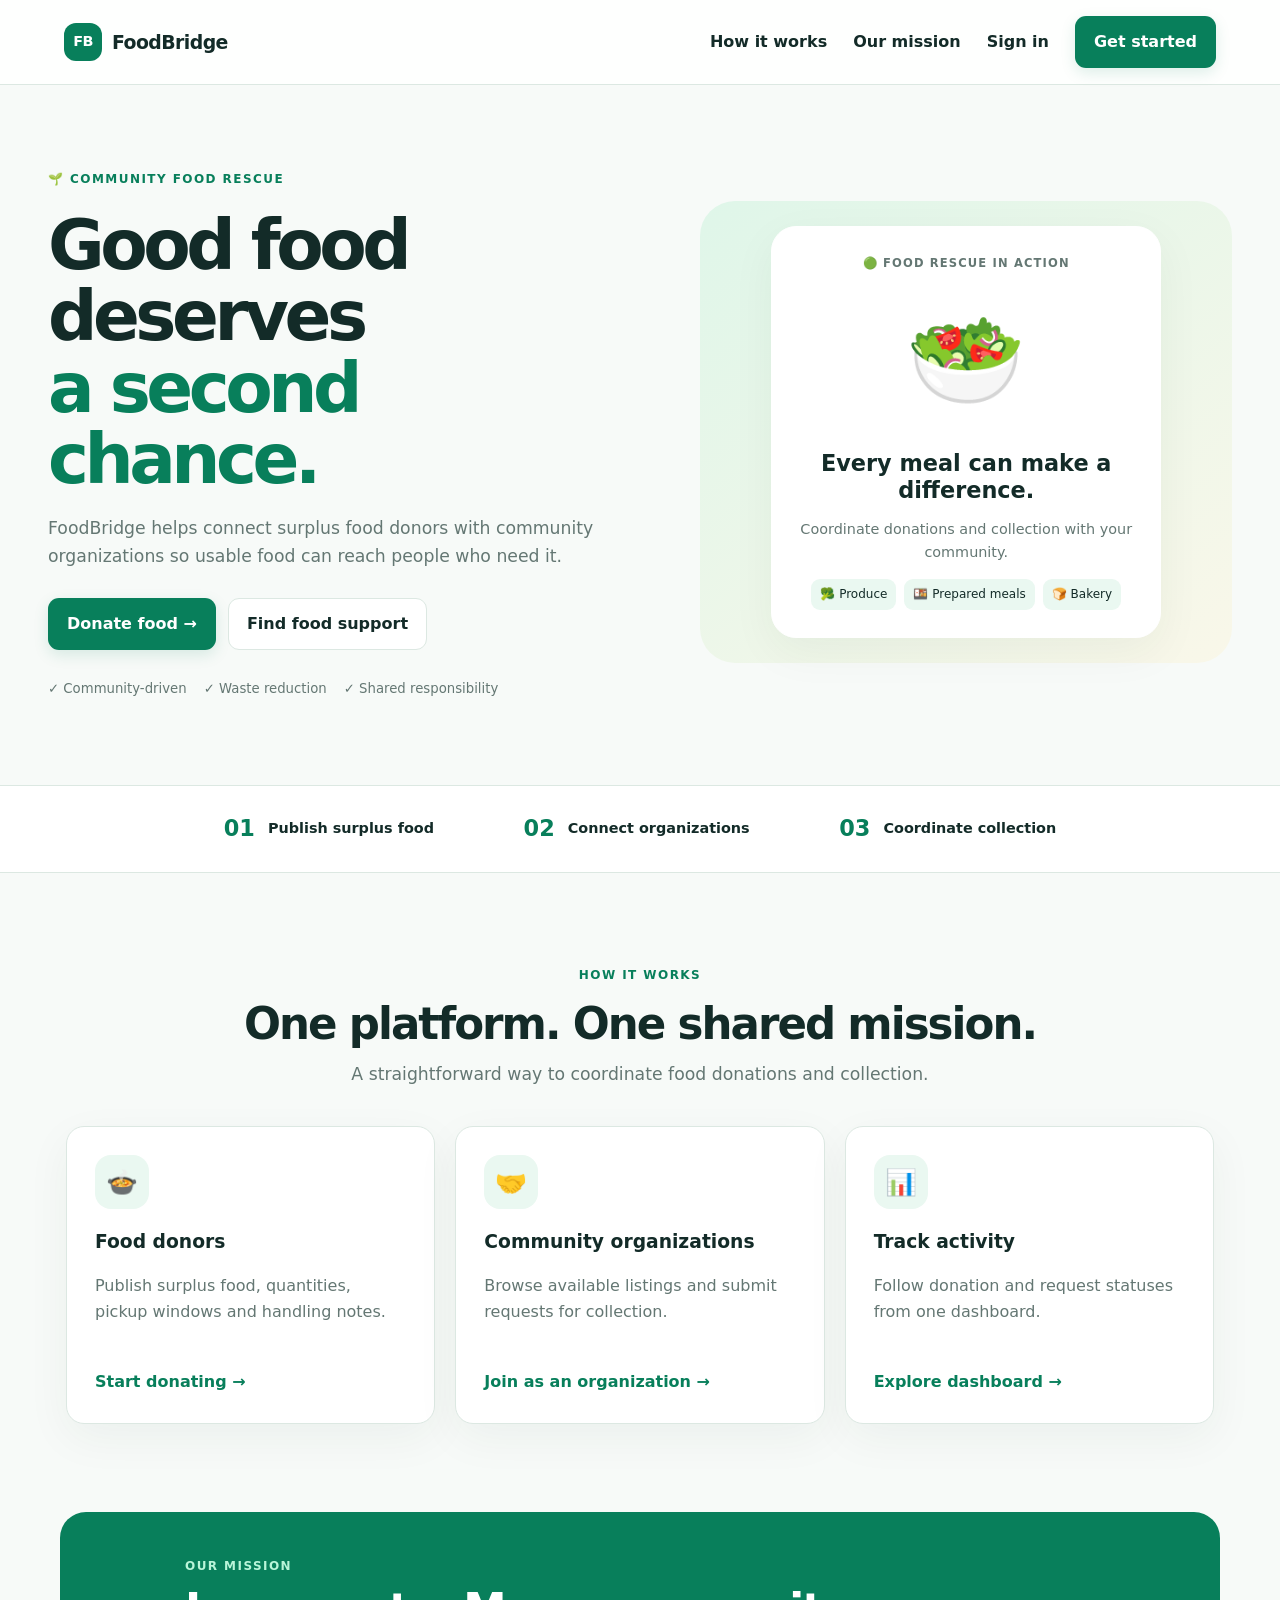
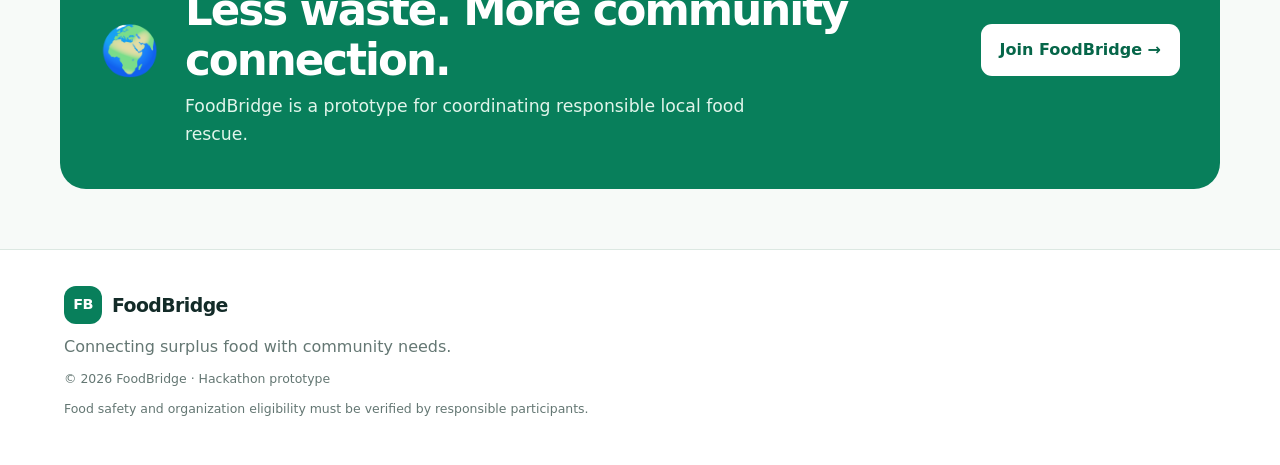
==== index.html @ 3de6f862 "Initial FoodBridge project" ====
<!doctype html>
<html lang="en"><head><meta charset="utf-8"><meta name="viewport" content="width=device-width,initial-scale=1"><meta name="description" content="FoodBridge connects surplus food donors with community organizations."><title>FoodBridge | Food with purpose</title><link rel="stylesheet" href="css/style.css"></head>
<body>
<header class="navbar"><a class="brand" href="index.html"><span class="brand-icon">FB</span>FoodBridge</a><button class="menu-toggle" id="menuToggle" aria-label="Toggle menu">☰</button><nav class="nav-links" id="navLinks"><a href="#how">How it works</a><a href="#mission">Our mission</a><a href="login.html">Sign in</a><a class="btn btn-primary" href="login.html">Get started</a></nav></header>
<main><section class="hero"><div class="hero-content"><span class="eyebrow">🌱 COMMUNITY FOOD RESCUE</span><h1>Good food deserves<br><span class="text-accent">a second chance.</span></h1><p>FoodBridge helps connect surplus food donors with community organizations so usable food can reach people who need it.</p><div class="hero-actions"><a class="btn btn-primary" href="login.html?role=donor">Donate food →</a><a class="btn btn-outline" href="login.html?role=trust">Find food support</a></div><div class="trust-note"><span>✓ Community-driven</span><span>✓ Waste reduction</span><span>✓ Shared responsibility</span></div></div><div class="hero-visual"><div class="visual-card"><div class="visual-top">🟢 FOOD RESCUE IN ACTION</div><div class="food-illustration">🥗</div><h3>Every meal can make a difference.</h3><p>Coordinate donations and collection with your community.</p><div class="visual-tags"><span>🥦 Produce</span><span>🍱 Prepared meals</span><span>🍞 Bakery</span></div></div></div></section>
<section class="impact-strip"><div><strong>01</strong><span>Publish surplus food</span></div><div><strong>02</strong><span>Connect organizations</span></div><div><strong>03</strong><span>Coordinate collection</span></div></section>
<section class="section" id="how"><div class="section-heading"><span class="eyebrow">HOW IT WORKS</span><h2>One platform. One shared mission.</h2><p>A straightforward way to coordinate food donations and collection.</p></div><div class="feature-grid"><article class="feature-card"><div class="feature-icon">🍲</div><h3>Food donors</h3><p>Publish surplus food, quantities, pickup windows and handling notes.</p><a href="login.html?role=donor">Start donating →</a></article><article class="feature-card"><div class="feature-icon">🤝</div><h3>Community organizations</h3><p>Browse available listings and submit requests for collection.</p><a href="login.html?role=trust">Join as an organization →</a></article><article class="feature-card"><div class="feature-icon">📊</div><h3>Track activity</h3><p>Follow donation and request statuses from one dashboard.</p><a href="login.html">Explore dashboard →</a></article></div></section>
<section class="mission-section" id="mission"><div class="mission-symbol">🌍</div><div><span class="eyebrow">OUR MISSION</span><h2>Less waste. More community connection.</h2><p>FoodBridge is a prototype for coordinating responsible local food rescue.</p></div><a class="btn btn-light" href="login.html">Join FoodBridge →</a></section></main>
<footer class="footer"><a class="brand" href="index.html"><span class="brand-icon">FB</span>FoodBridge</a><p>Connecting surplus food with community needs.</p><p class="footer-small">© <span id="year"></span> FoodBridge · Hackathon prototype</p><p class="footer-small">Food safety and organization eligibility must be verified by responsible participants.</p></footer>
<script>document.getElementById('year').textContent=new Date().getFullYear();const t=document.getElementById('menuToggle'),n=document.getElementById('navLinks');t.addEventListener('click',()=>n.classList.toggle('nav-open'));</script></body></html>
---- css/style.css ----
:root{--ink:#132b28;--muted:#647773;--green:#087f5b;--green-dark:#066649;--mint:#eaf8f1;--line:#dce8e2;--paper:#f7faf8;--white:#fff;--orange:#f2ad50;--radius:18px;--shadow:0 14px 45px #173d2d0d}*{box-sizing:border-box}html{scroll-behavior:smooth}body{margin:0;background:var(--paper);color:var(--ink);font-family:Inter,ui-sans-serif,system-ui,-apple-system,"Segoe UI",sans-serif;line-height:1.6}a{color:var(--green);text-decoration:none}button,input,select,textarea{font:inherit}button,a{touch-action:manipulation}.navbar,.app-header{min-height:76px;padding:16px clamp(20px,5vw,76px);display:flex;align-items:center;justify-content:space-between;gap:20px;background:#ffffffed;border-bottom:1px solid var(--line)}.brand{display:inline-flex;align-items:center;gap:10px;font-size:1.18rem;font-weight:850;color:var(--ink);letter-spacing:-.03em}.brand-icon{display:grid;place-items:center;width:38px;height:38px;border-radius:12px;background:var(--green);color:white;font-size:.9rem;letter-spacing:-.04em}.nav-links{display:flex;align-items:center;gap:26px}.nav-links>a:not(.btn){color:var(--ink);font-weight:650}.menu-toggle{display:none;border:0;background:transparent;font-size:1.5rem}.btn{display:inline-flex;justify-content:center;align-items:center;gap:8px;border:1px solid transparent;border-radius:11px;padding:12px 18px;font-weight:750;cursor:pointer;transition:.18s ease}.btn:hover{transform:translateY(-1px)}.btn-primary{background:var(--green);color:white;box-shadow:0 5px 15px #087f5b22}.btn-primary:hover{background:var(--green-dark)}.btn-outline{border-color:var(--line);background:white;color:var(--ink)}.btn-light{background:white;color:var(--green-dark)}.btn-small{padding:8px 12px;font-size:.9rem}.full-width{width:100%}.hero{max-width:1240px;margin:auto;padding:80px 28px 86px;display:grid;grid-template-columns:1.05fr .95fr;align-items:center;gap:65px}.eyebrow{display:inline-block;color:var(--green);font-size:.75rem;letter-spacing:.12em;font-weight:850}.hero h1{font-size:clamp(2.8rem,5.4vw,5rem);line-height:1.03;letter-spacing:-.065em;margin:20px 0}.text-accent{color:var(--green)}.hero-content>p,.section-heading>p,.mission-section p{max-width:590px;color:var(--muted);font-size:1.08rem}.hero-actions{display:flex;gap:12px;flex-wrap:wrap;margin:28px 0}.trust-note{display:flex;gap:17px;flex-wrap:wrap;color:var(--muted);font-size:.83rem}.hero-visual{position:relative;padding:25px;background:linear-gradient(145deg,#dff6e9,#f9f7e9);border-radius:35px;min-height:360px;display:grid;place-items:center}.visual-card{width:min(100%,390px);padding:27px;background:white;border:1px solid #ffffff;border-radius:25px;box-shadow:var(--shadow);text-align:center}.visual-top{font-size:.72rem;letter-spacing:.1em;color:var(--muted);font-weight:800}.food-illustration{font-size:6rem;margin:12px}.visual-card h3{font-size:1.4rem;line-height:1.2;margin:0 0 8px}.visual-card p{color:var(--muted);font-size:.9rem}.visual-tags{display:flex;flex-wrap:wrap;justify-content:center;gap:8px}.visual-tags span{background:var(--mint);padding:6px 9px;border-radius:9px;font-size:.75rem}.impact-strip{display:flex;justify-content:center;gap:clamp(20px,7vw,90px);padding:25px;background:white;border-block:1px solid var(--line)}.impact-strip div{display:flex;align-items:center;gap:13px}.impact-strip strong{font-size:1.4rem;color:var(--green)}.impact-strip span{font-size:.9rem;font-weight:700}.section{max-width:1200px;margin:auto;padding:88px 26px}.section-heading{text-align:center;margin:0 auto 38px}.section-heading h2,.mission-section h2,.final-cta h2{font-size:clamp(1.9rem,3.4vw,3rem);line-height:1.15;letter-spacing:-.045em;margin:12px 0}.section-heading p{margin:0 auto}.feature-grid{display:grid;grid-template-columns:repeat(3,1fr);gap:20px}.feature-card,.panel,.auth-card,.stat-card{background:white;border:1px solid var(--line);border-radius:var(--radius);box-shadow:var(--shadow)}.feature-card{padding:28px}.feature-icon{width:54px;height:54px;border-radius:16px;background:var(--mint);display:grid;place-items:center;font-size:1.6rem}.feature-card h3{margin:18px 0 8px}.feature-card p{color:var(--muted);min-height:80px}.feature-card a{font-weight:800}.mission-section{max-width:1160px;margin:0 auto 60px;padding:40px;display:flex;align-items:center;gap:25px;background:var(--green);color:white;border-radius:26px}.mission-section .eyebrow{color:#b9f5d9}.mission-section h2{margin:8px 0}.mission-section p{color:#e1f5eb;margin:0}.mission-symbol{font-size:3rem}.mission-section .btn{margin-left:auto;white-space:nowrap}.final-cta{text-align:center;padding-top:30px;padding-bottom:80px}.final-cta p{color:var(--muted)}.footer{padding:36px clamp(20px,5vw,76px);background:white;border-top:1px solid var(--line)}.footer>p{color:var(--muted);margin:10px 0}.footer-small{font-size:.78rem}.auth-page{min-height:100vh;background:linear-gradient(135deg,#e8f7ef,#f8faf8)}.auth-wrap{min-height:calc(100vh - 76px);display:grid;place-items:center;padding:35px 18px}.auth-card{width:min(100%,470px);padding:34px}.auth-mark{font-size:2.2rem}.auth-card h1{margin:8px 0;font-size:2rem;letter-spacing:-.04em}.auth-card>p{color:var(--muted)}form label{display:block;margin:15px 0 6px;font-size:.88rem;font-weight:750}input,select,textarea{display:block;width:100%;margin-top:7px;padding:12px 13px;border:1px solid #d3e0d9;border-radius:10px;background:white;color:var(--ink);outline:none}input:focus,select:focus,textarea:focus{border-color:var(--green);box-shadow:0 0 0 3px #087f5b16}form button[type=submit]{margin-top:18px}.auth-switch{text-align:center;font-size:.9rem}.text-button{border:0;background:transparent;color:var(--green);font-weight:800;cursor:pointer}.fine-print{font-size:.78rem;color:var(--muted);line-height:1.5}.message{padding:12px 14px;margin:14px 0;border-radius:10px;background:#eaf8f1;color:#145b42;border:1px solid #ccebdd}.message.error{background:#fff0ee;color:#a02d21;border-color:#f4c9c3}.hidden{display:none!important}.app-header{padding:12px 26px;min-height:68px}.header-user{display:flex;align-items:center;gap:14px;color:var(--muted);font-size:.9rem}.app-layout{display:grid;grid-template-columns:235px minmax(0,1fr);min-height:calc(100vh - 68px)}.sidebar{padding:25px 14px;background:white;border-right:1px solid var(--line)}.sidebar-label{display:block;padding:0 12px 12px;font-size:.7rem;letter-spacing:.12em;color:#91a19a;font-weight:850}.side-link{display:block;padding:11px 12px;border-radius:10px;color:#4c625b;font-weight:700;font-size:.92rem;margin:3px 0}.side-link:hover,.side-link.active{background:var(--mint);color:var(--green-dark)}.sidebar-note{margin:35px 5px 0;padding:15px;background:#f4f8f5;border-radius:12px;font-size:.85rem}.sidebar-note p{color:var(--muted);margin-bottom:0}.app-main{min-width:0;padding:32px clamp(18px,3vw,42px) 60px}.narrow-main{max-width:1100px;width:100%}.page-heading{display:flex;align-items:center;justify-content:space-between;gap:20px;margin-bottom:25px}.page-heading h1{font-size:clamp(1.8rem,3vw,2.5rem);letter-spacing:-.05em;margin:5px 0}.page-heading p{color:var(--muted);margin:0}.stats-grid{display:grid;grid-template-columns:repeat(3,minmax(0,1fr));gap:16px;margin-bottom:22px}.stat-card{padding:21px}.stat-card span,.stat-card small{display:block;color:var(--muted);font-size:.85rem}.stat-card strong{display:block;font-size:2.1rem;letter-spacing:-.05em;margin:7px 0}.panel{padding:22px;margin-bottom:22px;min-width:0}.panel-heading{display:flex;justify-content:space-between;align-items:center;gap:15px;margin-bottom:17px}.panel-heading h2{margin:0;font-size:1.15rem}.panel-heading p{margin:4px 0 0;color:var(--muted);font-size:.85rem}.table-wrap{width:100%;overflow:auto}table{border-collapse:collapse;width:100%;font-size:.88rem;text-align:left}th,td{padding:13px 12px;border-bottom:1px solid #edf2ef;white-space:nowrap}th{color:var(--muted);font-size:.75rem;text-transform:uppercase;letter-spacing:.06em}td{max-width:270px}td select{min-width:130px;margin:0}.badge{display:inline-block;padding:5px 9px;border-radius:100px;background:var(--mint);color:var(--green-dark);font-size:.76rem;font-weight:800}.badge.pending{background:#fff4df;color:#87520a}.badge.matched{background:#e9efff;color:#284c9b}.form-grid{display:grid;grid-template-columns:repeat(2,minmax(0,1fr));gap:6px 18px}.form-grid label{margin:5px 0}.span-2{grid-column:span 2}.two-column{display:grid;grid-template-columns:repeat(2,minmax(0,1fr));gap:20px;align-items:start}.listing-stack{display:grid;gap:12px}.listing-card{padding:15px;border:1px solid var(--line);border-radius:13px}.listing-card h3{margin:0 0 5px;font-size:1rem}.listing-card p{margin:5px 0;color:var(--muted);font-size:.86rem;overflow-wrap:anywhere}.listing-card .btn{margin-top:10px}.empty-state{padding:22px;text-align:center;color:var(--muted);background:#f7faf8;border-radius:12px;font-size:.9rem}@media(max-width:900px){.hero{gap:28px;padding-top:55px}.mission-section{margin-inline:18px;flex-wrap:wrap}.mission-section .btn{margin-left:0}.app-layout{grid-template-columns:190px minmax(0,1fr)}.feature-grid{gap:12px}.feature-card{padding:20px}}@media(max-width:700px){.menu-toggle{display:block}.nav-links{display:none;position:absolute;z-index:5;top:70px;left:0;right:0;padding:20px;background:white;border-bottom:1px solid var(--line);align-items:stretch;flex-direction:column;gap:14px}.nav-links.nav-open{display:flex}.hero{grid-template-columns:1fr;padding:50px 22px;gap:32px}.hero-visual{min-height:300px}.impact-strip{align-items:flex-start;flex-direction:column;gap:14px;padding:22px}.section{padding:60px 20px}.feature-grid{grid-template-columns:1fr}.feature-card p{min-height:0}.mission-section{padding:25px;display:block}.mission-section .btn{margin-top:20px}.app-layout{display:block}.sidebar{display:flex;gap:5px;overflow:auto;padding:10px;border-right:0;border-bottom:1px solid var(--line)}.sidebar-label,.sidebar-note{display:none}.side-link{white-space:nowrap;font-size:.8rem;padding:9px}.app-main{padding:23px 14px 45px}.page-heading{align-items:flex-start;flex-direction:column}.stats-grid{grid-template-columns:1fr}.two-column{grid-template-columns:1fr}.auth-card{padding:25px 21px}.app-header{padding:12px 15px}.header-user{gap:8px}.header-user #userGreeting{max-width:120px;overflow:hidden;text-overflow:ellipsis;white-space:nowrap}.form-grid{grid-template-columns:1fr}.span-2{grid-column:auto}.panel{padding:16px}.panel-heading{align-items:flex-start;flex-direction:column}}
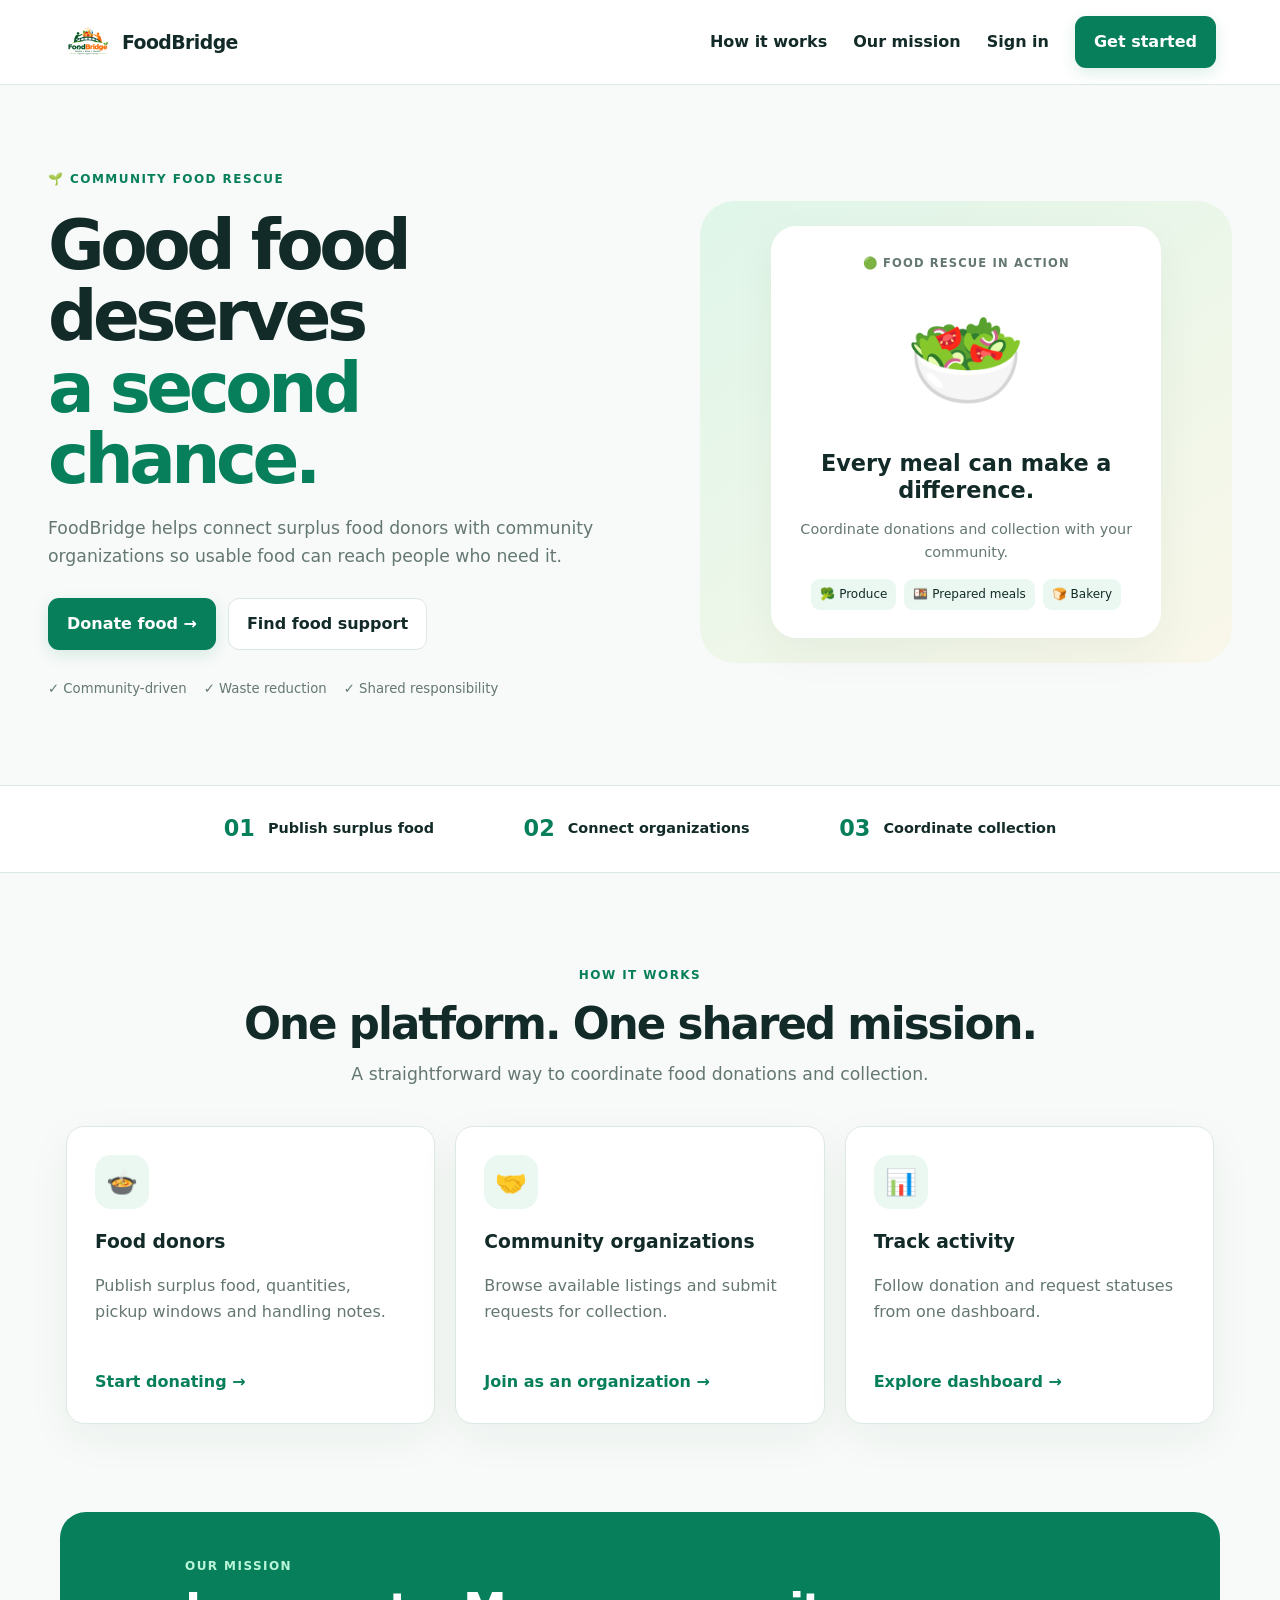
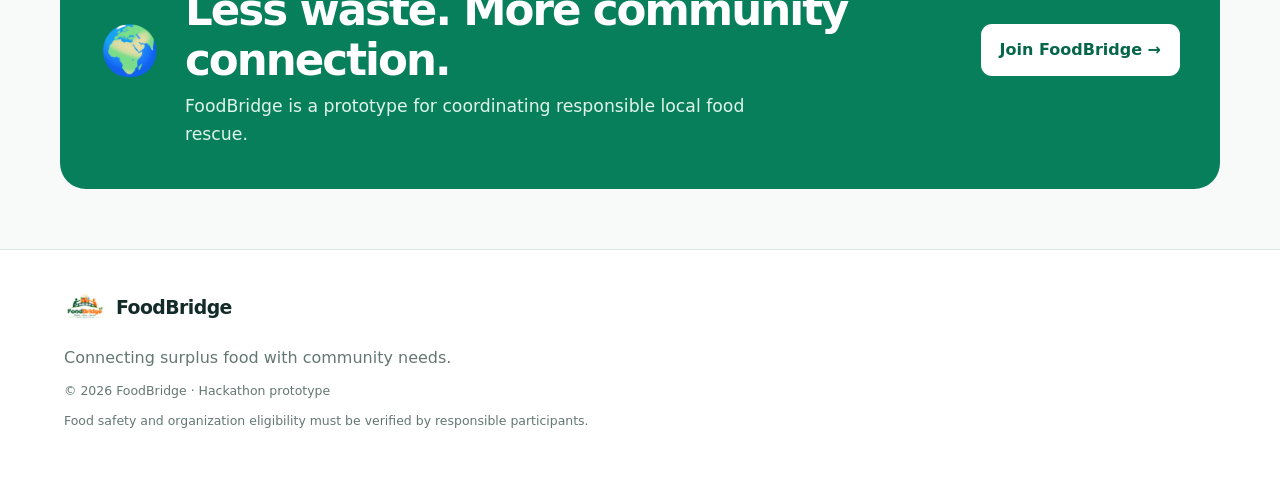
==== commit 180b1b3b: "Update index.html" ====
--- a/index.html
+++ b/index.html
@@ -1,10 +1,322 @@
+
 <!doctype html>
-<html lang="en"><head><meta charset="utf-8"><meta name="viewport" content="width=device-width,initial-scale=1"><meta name="description" content="FoodBridge connects surplus food donors with community organizations."><title>FoodBridge | Food with purpose</title><link rel="stylesheet" href="css/style.css"></head>
+<html lang="en">
+<head>
+    <meta charset="utf-8">
+    <meta name="viewport" content="width=device-width, initial-scale=1">
+
+    <meta name="description" content="FoodBridge connects surplus food donors with community organizations.">
+
+    <title>FoodBridge | Together Against Hunger</title>
+
+    <!-- Website Logo / Favicon -->
+    <link rel="icon" type="image/png" href="images/foodbridge-logo.png">
+    <link rel="apple-touch-icon" href="images/foodbridge-logo.png">
+
+    <!-- Facebook / WhatsApp Sharing Preview -->
+    <meta property="og:title" content="FoodBridge | Together Against Hunger">
+    <meta property="og:description" content="Donate • Share • Nourish. Join FoodBridge to help reduce food waste and fight hunger.">
+    <meta property="og:image" content="https://YOUR-DOMAIN/images/foodbridge-logo.png">
+    <meta property="og:url" content="https://YOUR-DOMAIN/">
+    <meta property="og:type" content="website">
+
+    <!-- Twitter Sharing Preview -->
+    <meta name="twitter:card" content="summary_large_image">
+    <meta name="twitter:title" content="FoodBridge | Together Against Hunger">
+    <meta name="twitter:description" content="Donate • Share • Nourish. Together Against Hunger.">
+    <meta name="twitter:image" content="https://YOUR-DOMAIN/images/foodbridge-logo.png">
+
+    <!-- CSS -->
+    <link rel="stylesheet" href="css/style.css">
+
+    <!-- Logo Styling -->
+    <style>
+        .brand {
+            display: inline-flex;
+            align-items: center;
+            text-decoration: none;
+            gap: 10px;
+        }
+
+        .brand-logo {
+            width: 48px;
+            height: 48px;
+            object-fit: contain;
+            border-radius: 8px;
+        }
+
+        .footer .brand-logo {
+            width: 42px;
+            height: 42px;
+        }
+    </style>
+</head>
+
 <body>
-<header class="navbar"><a class="brand" href="index.html"><span class="brand-icon">FB</span>FoodBridge</a><button class="menu-toggle" id="menuToggle" aria-label="Toggle menu">☰</button><nav class="nav-links" id="navLinks"><a href="#how">How it works</a><a href="#mission">Our mission</a><a href="login.html">Sign in</a><a class="btn btn-primary" href="login.html">Get started</a></nav></header>
-<main><section class="hero"><div class="hero-content"><span class="eyebrow">🌱 COMMUNITY FOOD RESCUE</span><h1>Good food deserves<br><span class="text-accent">a second chance.</span></h1><p>FoodBridge helps connect surplus food donors with community organizations so usable food can reach people who need it.</p><div class="hero-actions"><a class="btn btn-primary" href="login.html?role=donor">Donate food →</a><a class="btn btn-outline" href="login.html?role=trust">Find food support</a></div><div class="trust-note"><span>✓ Community-driven</span><span>✓ Waste reduction</span><span>✓ Shared responsibility</span></div></div><div class="hero-visual"><div class="visual-card"><div class="visual-top">🟢 FOOD RESCUE IN ACTION</div><div class="food-illustration">🥗</div><h3>Every meal can make a difference.</h3><p>Coordinate donations and collection with your community.</p><div class="visual-tags"><span>🥦 Produce</span><span>🍱 Prepared meals</span><span>🍞 Bakery</span></div></div></div></section>
-<section class="impact-strip"><div><strong>01</strong><span>Publish surplus food</span></div><div><strong>02</strong><span>Connect organizations</span></div><div><strong>03</strong><span>Coordinate collection</span></div></section>
-<section class="section" id="how"><div class="section-heading"><span class="eyebrow">HOW IT WORKS</span><h2>One platform. One shared mission.</h2><p>A straightforward way to coordinate food donations and collection.</p></div><div class="feature-grid"><article class="feature-card"><div class="feature-icon">🍲</div><h3>Food donors</h3><p>Publish surplus food, quantities, pickup windows and handling notes.</p><a href="login.html?role=donor">Start donating →</a></article><article class="feature-card"><div class="feature-icon">🤝</div><h3>Community organizations</h3><p>Browse available listings and submit requests for collection.</p><a href="login.html?role=trust">Join as an organization →</a></article><article class="feature-card"><div class="feature-icon">📊</div><h3>Track activity</h3><p>Follow donation and request statuses from one dashboard.</p><a href="login.html">Explore dashboard →</a></article></div></section>
-<section class="mission-section" id="mission"><div class="mission-symbol">🌍</div><div><span class="eyebrow">OUR MISSION</span><h2>Less waste. More community connection.</h2><p>FoodBridge is a prototype for coordinating responsible local food rescue.</p></div><a class="btn btn-light" href="login.html">Join FoodBridge →</a></section></main>
-<footer class="footer"><a class="brand" href="index.html"><span class="brand-icon">FB</span>FoodBridge</a><p>Connecting surplus food with community needs.</p><p class="footer-small">© <span id="year"></span> FoodBridge · Hackathon prototype</p><p class="footer-small">Food safety and organization eligibility must be verified by responsible participants.</p></footer>
-<script>document.getElementById('year').textContent=new Date().getFullYear();const t=document.getElementById('menuToggle'),n=document.getElementById('navLinks');t.addEventListener('click',()=>n.classList.toggle('nav-open'));</script></body></html>+
+<!-- NAVBAR -->
+<header class="navbar">
+
+    <a class="brand" href="index.html">
+        <img
+            src="images/foodbridge-logo.png"
+            alt="FoodBridge Logo"
+            class="brand-logo"
+        >
+        <span>FoodBridge</span>
+    </a>
+
+    <button class="menu-toggle" id="menuToggle" aria-label="Toggle menu">
+        ☰
+    </button>
+
+    <nav class="nav-links" id="navLinks">
+        <a href="#how">How it works</a>
+        <a href="#mission">Our mission</a>
+        <a href="login.html">Sign in</a>
+        <a class="btn btn-primary" href="login.html">Get started</a>
+    </nav>
+
+</header>
+
+
+<main>
+
+    <!-- HERO SECTION -->
+    <section class="hero">
+
+        <div class="hero-content">
+
+            <span class="eyebrow">🌱 COMMUNITY FOOD RESCUE</span>
+
+            <h1>
+                Good food deserves<br>
+                <span class="text-accent">a second chance.</span>
+            </h1>
+
+            <p>
+                FoodBridge helps connect surplus food donors with
+                community organizations so usable food can reach
+                people who need it.
+            </p>
+
+            <div class="hero-actions">
+                <a class="btn btn-primary" href="login.html?role=donor">
+                    Donate food →
+                </a>
+
+                <a class="btn btn-outline" href="login.html?role=trust">
+                    Find food support
+                </a>
+            </div>
+
+            <div class="trust-note">
+                <span>✓ Community-driven</span>
+                <span>✓ Waste reduction</span>
+                <span>✓ Shared responsibility</span>
+            </div>
+
+        </div>
+
+
+        <div class="hero-visual">
+
+            <div class="visual-card">
+
+                <div class="visual-top">
+                    🟢 FOOD RESCUE IN ACTION
+                </div>
+
+                <div class="food-illustration">🥗</div>
+
+                <h3>Every meal can make a difference.</h3>
+
+                <p>
+                    Coordinate donations and collection with your community.
+                </p>
+
+                <div class="visual-tags">
+                    <span>🥦 Produce</span>
+                    <span>🍱 Prepared meals</span>
+                    <span>🍞 Bakery</span>
+                </div>
+
+            </div>
+
+        </div>
+
+    </section>
+
+
+    <!-- IMPACT STRIP -->
+    <section class="impact-strip">
+
+        <div>
+            <strong>01</strong>
+            <span>Publish surplus food</span>
+        </div>
+
+        <div>
+            <strong>02</strong>
+            <span>Connect organizations</span>
+        </div>
+
+        <div>
+            <strong>03</strong>
+            <span>Coordinate collection</span>
+        </div>
+
+    </section>
+
+
+    <!-- HOW IT WORKS -->
+    <section class="section" id="how">
+
+        <div class="section-heading">
+
+            <span class="eyebrow">HOW IT WORKS</span>
+
+            <h2>One platform. One shared mission.</h2>
+
+            <p>
+                A straightforward way to coordinate food donations and collection.
+            </p>
+
+        </div>
+
+
+        <div class="feature-grid">
+
+            <article class="feature-card">
+
+                <div class="feature-icon">🍲</div>
+
+                <h3>Food donors</h3>
+
+                <p>
+                    Publish surplus food, quantities, pickup windows
+                    and handling notes.
+                </p>
+
+                <a href="login.html?role=donor">
+                    Start donating →
+                </a>
+
+            </article>
+
+
+            <article class="feature-card">
+
+                <div class="feature-icon">🤝</div>
+
+                <h3>Community organizations</h3>
+
+                <p>
+                    Browse available listings and submit requests
+                    for collection.
+                </p>
+
+                <a href="login.html?role=trust">
+                    Join as an organization →
+                </a>
+
+            </article>
+
+
+            <article class="feature-card">
+
+                <div class="feature-icon">📊</div>
+
+                <h3>Track activity</h3>
+
+                <p>
+                    Follow donation and request statuses
+                    from one dashboard.
+                </p>
+
+                <a href="login.html">
+                    Explore dashboard →
+                </a>
+
+            </article>
+
+        </div>
+
+    </section>
+
+
+    <!-- MISSION SECTION -->
+    <section class="mission-section" id="mission">
+
+        <div class="mission-symbol">🌍</div>
+
+        <div>
+
+            <span class="eyebrow">OUR MISSION</span>
+
+            <h2>Less waste. More community connection.</h2>
+
+            <p>
+                FoodBridge is a prototype for coordinating
+                responsible local food rescue.
+            </p>
+
+        </div>
+
+        <a class="btn btn-light" href="login.html">
+            Join FoodBridge →
+        </a>
+
+    </section>
+
+</main>
+
+
+<!-- FOOTER -->
+<footer class="footer">
+
+    <a class="brand" href="index.html">
+
+        <img
+            src="images/foodbridge-logo.png"
+            alt="FoodBridge Logo"
+            class="brand-logo"
+        >
+
+        <span>FoodBridge</span>
+
+    </a>
+
+    <p>Connecting surplus food with community needs.</p>
+
+    <p class="footer-small">
+        © <span id="year"></span> FoodBridge · Hackathon prototype
+    </p>
+
+    <p class="footer-small">
+        Food safety and organization eligibility must be verified
+        by responsible participants.
+    </p>
+
+</footer>
+
+
+<!-- JAVASCRIPT -->
+<script>
+
+    // Current year
+    document.getElementById('year').textContent =
+        new Date().getFullYear();
+
+    // Mobile navigation
+    const t = document.getElementById('menuToggle');
+    const n = document.getElementById('navLinks');
+
+    t.addEventListener('click', () => {
+        n.classList.toggle('nav-open');
+    });
+
+</script>
+
+</body>
+</html>
